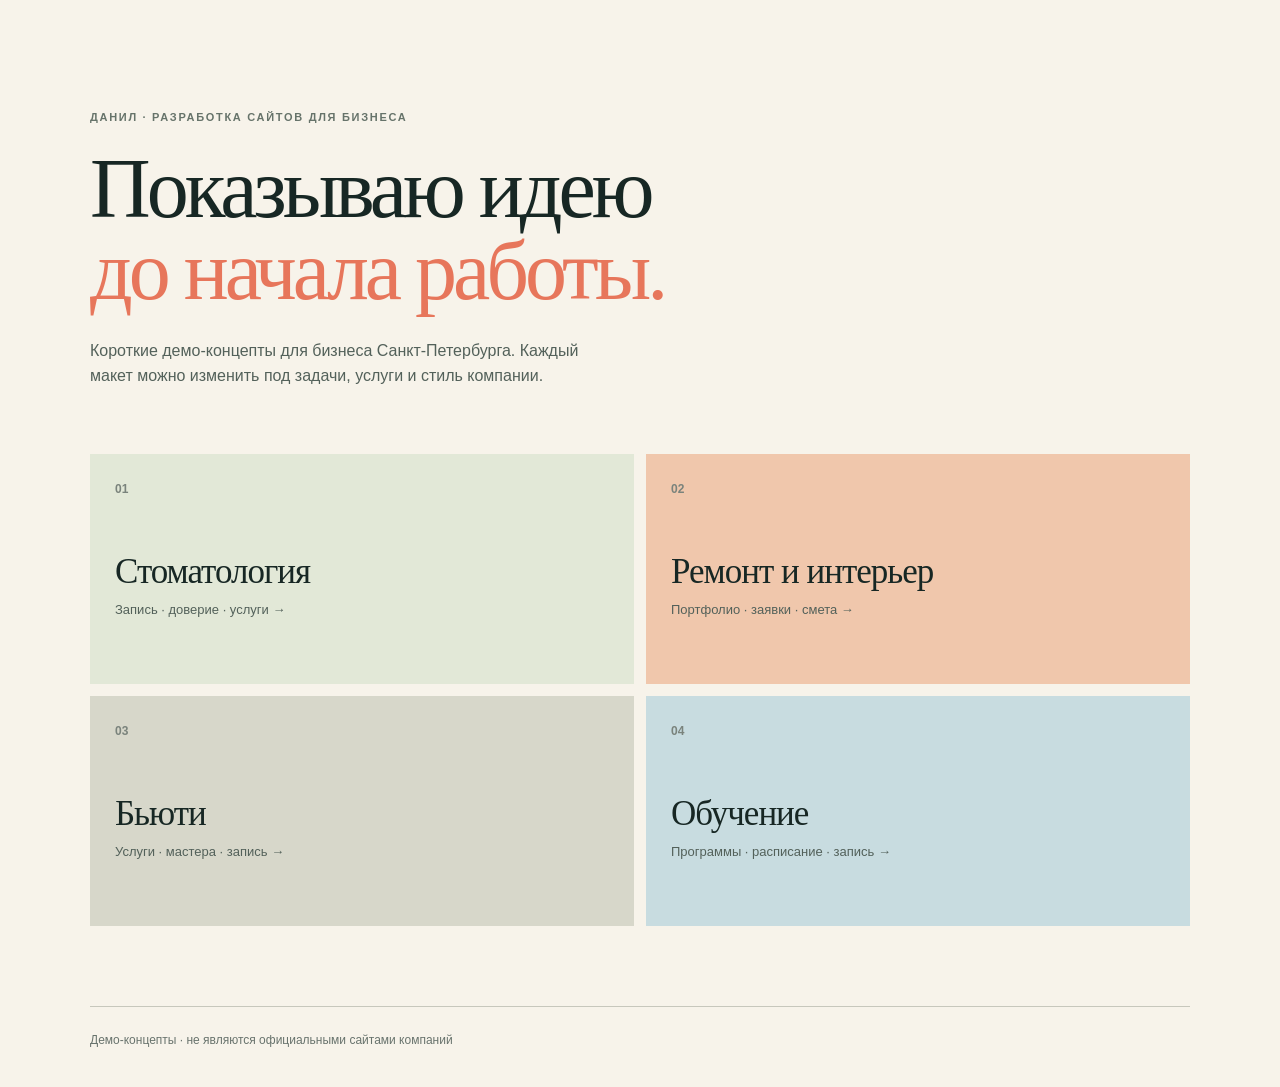
==== index.html @ 85286546 "Publish business demo showcase" ====
<!doctype html><html lang="ru"><head><meta charset="utf-8"><meta name="viewport" content="width=device-width,initial-scale=1"><title>Данил — демо-сайты для бизнеса</title><link rel="stylesheet" href="styles.css"></head><body><main><p class="eyebrow">ДАНИЛ · РАЗРАБОТКА САЙТОВ ДЛЯ БИЗНЕСА</p><h1>Показываю идею<br><i>до начала работы.</i></h1><p class="lead">Короткие демо-концепты для бизнеса Санкт-Петербурга. Каждый макет можно изменить под задачи, услуги и стиль компании.</p><section class="cards"><a href="dental/"><b>01</b><h2>Стоматология</h2><span>Запись · доверие · услуги →</span></a><a href="repair/"><b>02</b><h2>Ремонт и интерьер</h2><span>Портфолио · заявки · смета →</span></a><a href="beauty/"><b>03</b><h2>Бьюти</h2><span>Услуги · мастера · запись →</span></a><a href="education/"><b>04</b><h2>Обучение</h2><span>Программы · расписание · запись →</span></a></section></main><footer>Демо-концепты · не являются официальными сайтами компаний</footer></body></html>
---- styles.css ----
:root{--ink:#172724;--paper:#f7f3ea;--accent:#e7765b}*{box-sizing:border-box}body{margin:0;background:var(--paper);color:var(--ink);font-family:Arial,sans-serif}main,footer{width:min(1100px,calc(100% - 40px));margin:auto}main{padding:100px 0 80px}.eyebrow{font-size:11px;font-weight:700;letter-spacing:1.7px;color:#66736a}h1{font:400 clamp(43px,7vw,84px)/.98 Georgia,serif;letter-spacing:-4px;margin:25px 0}h1 i{font-style:normal;color:var(--accent)}.lead{max-width:500px;line-height:1.6;color:#53615a}.cards{display:grid;grid-template-columns:repeat(2,1fr);gap:12px;margin-top:65px}.cards a{min-height:230px;padding:25px;background:#e2e8d7;color:var(--ink);text-decoration:none;position:relative;transition:.2s}.cards a:nth-child(2){background:#f0c7ac}.cards a:nth-child(3){background:#d7d7ca}.cards a:nth-child(4){background:#c8dce0}.cards a:hover{transform:translateY(-4px)}.cards b{font-size:12px;color:#7a837c}.cards h2{font:400 35px Georgia,serif;margin:55px 0 8px;letter-spacing:-1px}.cards span{font-size:13px;color:#53615a}footer{border-top:1px solid #c7c7bc;padding:26px 0 40px;color:#68736d;font-size:12px}@media(max-width:600px){main{padding-top:65px}.cards{grid-template-columns:1fr}h1{letter-spacing:-2px}}
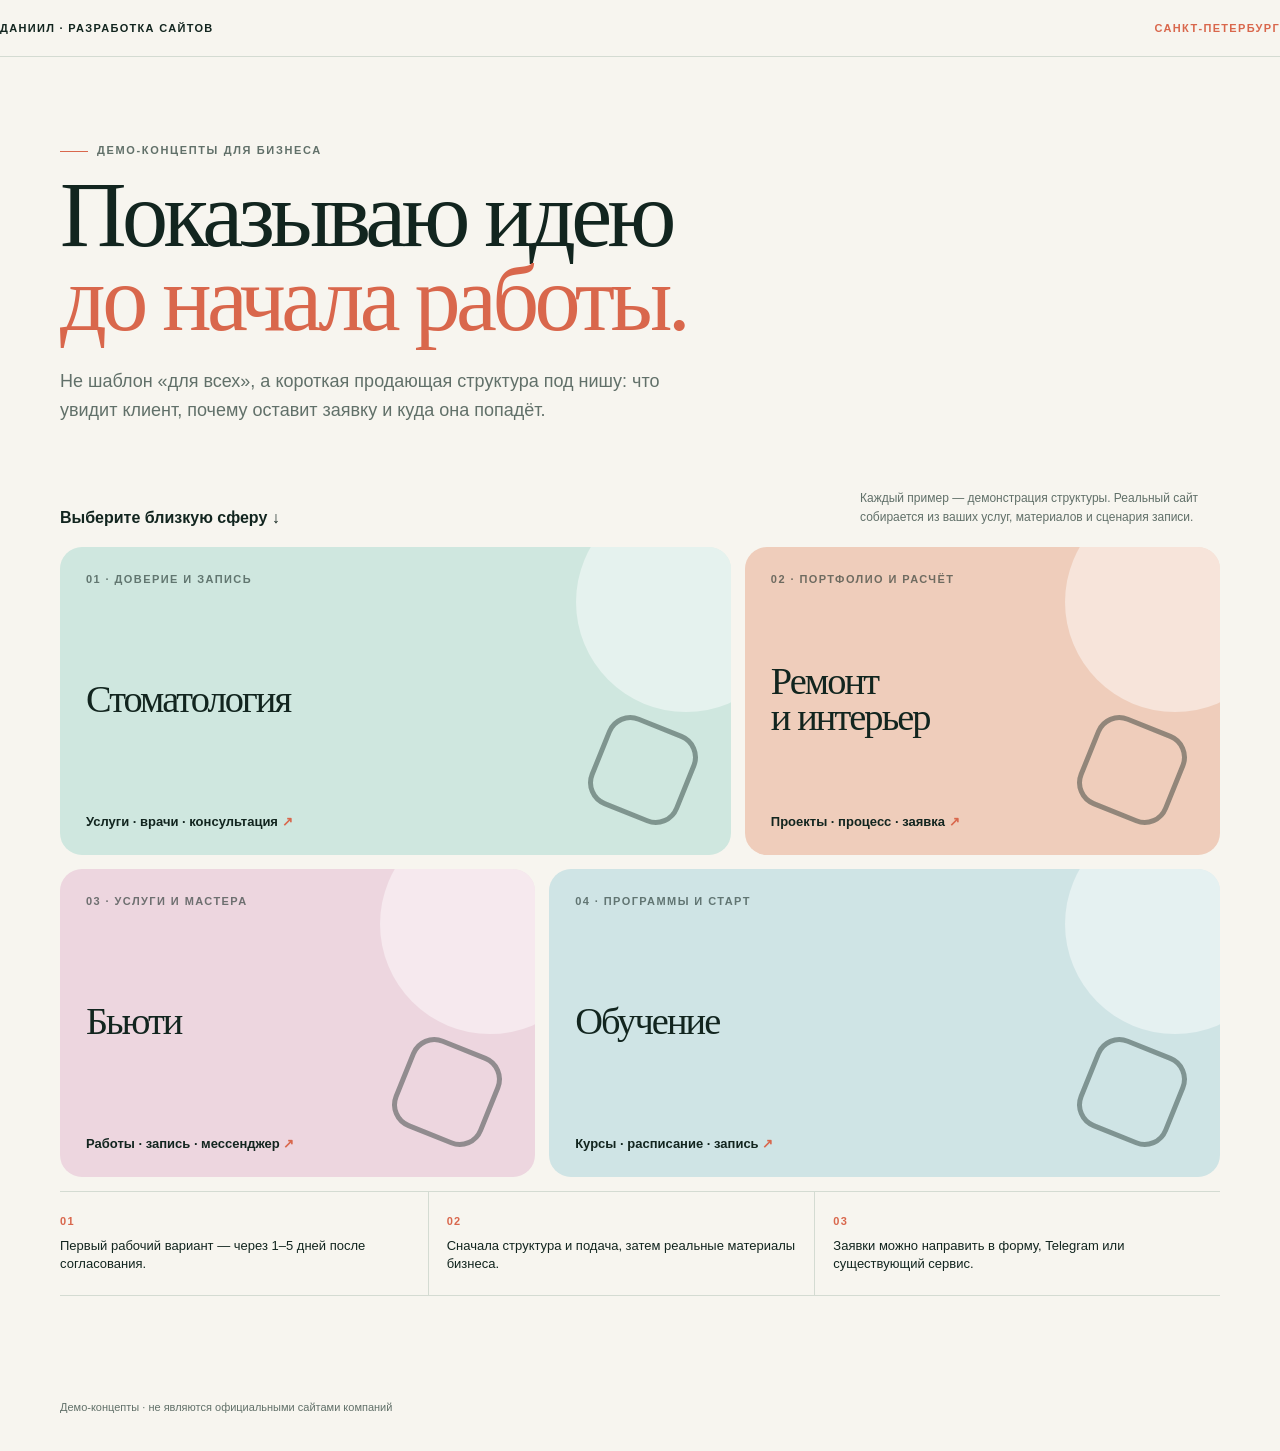
==== commit 77fb8415: "Upgrade business demo templates" ====
--- a/index.html
+++ b/index.html
@@ -1 +1 @@
-<!doctype html><html lang="ru"><head><meta charset="utf-8"><meta name="viewport" content="width=device-width,initial-scale=1"><title>Данил — демо-сайты для бизнеса</title><link rel="stylesheet" href="styles.css"></head><body><main><p class="eyebrow">ДАНИЛ · РАЗРАБОТКА САЙТОВ ДЛЯ БИЗНЕСА</p><h1>Показываю идею<br><i>до начала работы.</i></h1><p class="lead">Короткие демо-концепты для бизнеса Санкт-Петербурга. Каждый макет можно изменить под задачи, услуги и стиль компании.</p><section class="cards"><a href="dental/"><b>01</b><h2>Стоматология</h2><span>Запись · доверие · услуги →</span></a><a href="repair/"><b>02</b><h2>Ремонт и интерьер</h2><span>Портфолио · заявки · смета →</span></a><a href="beauty/"><b>03</b><h2>Бьюти</h2><span>Услуги · мастера · запись →</span></a><a href="education/"><b>04</b><h2>Обучение</h2><span>Программы · расписание · запись →</span></a></section></main><footer>Демо-концепты · не являются официальными сайтами компаний</footer></body></html>
+<!doctype html><html lang="ru"><head><meta charset="utf-8"><meta name="viewport" content="width=device-width,initial-scale=1"><meta name="description" content="Демо-концепты сайтов для бизнеса"><title>Даниил · демо-сайты для бизнеса</title><link rel="stylesheet" href="styles.css"></head><body><header class="top"><div>ДАНИИЛ · РАЗРАБОТКА САЙТОВ</div><span>САНКТ-ПЕТЕРБУРГ</span></header><main><p class="eyebrow">ДЕМО-КОНЦЕПТЫ ДЛЯ БИЗНЕСА</p><h1>Показываю идею<br><i>до начала работы.</i></h1><p class="lead">Не шаблон «для всех», а короткая продающая структура под нишу: что увидит клиент, почему оставит заявку и куда она попадёт.</p><div class="intro-row"><strong>Выберите близкую сферу ↓</strong><p>Каждый пример — демонстрация структуры. Реальный сайт собирается из ваших услуг, материалов и сценария записи.</p></div><section class="cards"><a href="dental/"><b>01 · ДОВЕРИЕ И ЗАПИСЬ</b><h2>Стоматология</h2><span>Услуги · врачи · консультация</span></a><a href="repair/"><b>02 · ПОРТФОЛИО И РАСЧЁТ</b><h2>Ремонт<br>и интерьер</h2><span>Проекты · процесс · заявка</span></a><a href="beauty/"><b>03 · УСЛУГИ И МАСТЕРА</b><h2>Бьюти</h2><span>Работы · запись · мессенджер</span></a><a href="education/"><b>04 · ПРОГРАММЫ И СТАРТ</b><h2>Обучение</h2><span>Курсы · расписание · запись</span></a></section><section class="promise"><div><b>01</b>Первый рабочий вариант — через 1–5 дней после согласования.</div><div><b>02</b>Сначала структура и подача, затем реальные материалы бизнеса.</div><div><b>03</b>Заявки можно направить в форму, Telegram или существующий сервис.</div></section></main><footer>Демо-концепты · не являются официальными сайтами компаний</footer></body></html>
--- a/styles.css
+++ b/styles.css
@@ -1 +1 @@
-:root{--ink:#172724;--paper:#f7f3ea;--accent:#e7765b}*{box-sizing:border-box}body{margin:0;background:var(--paper);color:var(--ink);font-family:Arial,sans-serif}main,footer{width:min(1100px,calc(100% - 40px));margin:auto}main{padding:100px 0 80px}.eyebrow{font-size:11px;font-weight:700;letter-spacing:1.7px;color:#66736a}h1{font:400 clamp(43px,7vw,84px)/.98 Georgia,serif;letter-spacing:-4px;margin:25px 0}h1 i{font-style:normal;color:var(--accent)}.lead{max-width:500px;line-height:1.6;color:#53615a}.cards{display:grid;grid-template-columns:repeat(2,1fr);gap:12px;margin-top:65px}.cards a{min-height:230px;padding:25px;background:#e2e8d7;color:var(--ink);text-decoration:none;position:relative;transition:.2s}.cards a:nth-child(2){background:#f0c7ac}.cards a:nth-child(3){background:#d7d7ca}.cards a:nth-child(4){background:#c8dce0}.cards a:hover{transform:translateY(-4px)}.cards b{font-size:12px;color:#7a837c}.cards h2{font:400 35px Georgia,serif;margin:55px 0 8px;letter-spacing:-1px}.cards span{font-size:13px;color:#53615a}footer{border-top:1px solid #c7c7bc;padding:26px 0 40px;color:#68736d;font-size:12px}@media(max-width:600px){main{padding-top:65px}.cards{grid-template-columns:1fr}h1{letter-spacing:-2px}}
+:root{--ink:#12251f;--muted:#617069;--paper:#f7f5ef;--line:#d4dbd2;--accent:#d9674c}*{box-sizing:border-box}body{margin:0;background:var(--paper);color:var(--ink);font-family:Inter,Arial,sans-serif}main,footer{width:min(1160px,calc(100% - 40px));margin:auto}.top{display:flex;justify-content:space-between;align-items:center;padding:22px 0;border-bottom:1px solid var(--line);font-size:11px;font-weight:800;letter-spacing:.12em}.top span{color:var(--accent)}main{padding:76px 0 80px}.eyebrow{font-size:11px;font-weight:800;letter-spacing:.15em;color:var(--muted);margin-bottom:18px}.eyebrow:before{content:"";display:inline-block;width:28px;height:1px;vertical-align:middle;background:var(--accent);margin-right:9px}h1,h2{font-family:Georgia,serif;font-weight:400;letter-spacing:-.05em}h1{font-size:clamp(52px,7.2vw,96px);line-height:.91;margin:0 0 25px;max-width:850px}h1 i{font-style:normal;color:var(--accent)}.lead{max-width:600px;color:var(--muted);font-size:18px;line-height:1.6;margin:0}.intro-row{display:flex;justify-content:space-between;gap:20px;align-items:end;margin-top:65px}.intro-row p{margin:0;max-width:360px;font-size:12px;line-height:1.55;color:var(--muted)}.cards{display:grid;grid-template-columns:repeat(12,1fr);gap:14px;margin-top:20px}.cards a{min-height:308px;padding:26px;display:flex;flex-direction:column;justify-content:space-between;color:var(--ink);text-decoration:none;border-radius:22px;position:relative;overflow:hidden;transition:transform .22s,box-shadow .22s}.cards a:hover{transform:translateY(-6px);box-shadow:0 18px 35px rgba(18,37,31,.13)}.cards a:after{content:"";position:absolute;width:220px;height:220px;border-radius:50%;right:-65px;top:-55px;background:rgba(255,255,255,.45)}.cards a:before{content:"";position:absolute;width:86px;height:86px;border:5px solid rgba(18,37,31,.42);border-radius:25px;right:40px;bottom:37px;transform:rotate(22deg)}.cards a:nth-child(1){grid-column:span 7;background:#cfe7df}.cards a:nth-child(2){grid-column:span 5;background:#efcdbb}.cards a:nth-child(3){grid-column:span 5;background:#edd6df}.cards a:nth-child(4){grid-column:span 7;background:#cfe4e5}.cards b{position:relative;z-index:1;font-size:11px;letter-spacing:.13em;color:rgba(18,37,31,.58)}.cards h2{position:relative;z-index:1;font-size:clamp(34px,3vw,49px);line-height:.94;margin:0;max-width:300px}.cards span{position:relative;z-index:1;font-size:13px;font-weight:800}.cards span:after{content:" ↗";color:var(--accent)}.promise{margin-top:14px;display:grid;grid-template-columns:repeat(3,1fr);gap:0;border-top:1px solid var(--line);border-bottom:1px solid var(--line)}.promise div{padding:22px 18px 22px 0;margin-right:18px;border-right:1px solid var(--line);font-size:13px;line-height:1.4}.promise div:last-child{border:0}.promise b{display:block;color:var(--accent);font-size:11px;letter-spacing:.12em;margin-bottom:8px}footer{padding:25px 0 38px;font-size:11px;color:var(--muted)}@media(max-width:700px){main{padding-top:52px}.intro-row{display:block;margin-top:48px}.intro-row p{margin-top:18px}.cards a,.cards a:nth-child(n){grid-column:span 12;min-height:230px}.promise{grid-template-columns:1fr}.promise div{border-right:0;border-bottom:1px solid var(--line);margin:0;padding:17px 0}.promise div:last-child{border:0}}@media(max-width:450px){main,footer,.top{width:min(100% - 28px,1160px)}h1{font-size:49px}.top{letter-spacing:.08em}.top span{display:none}}
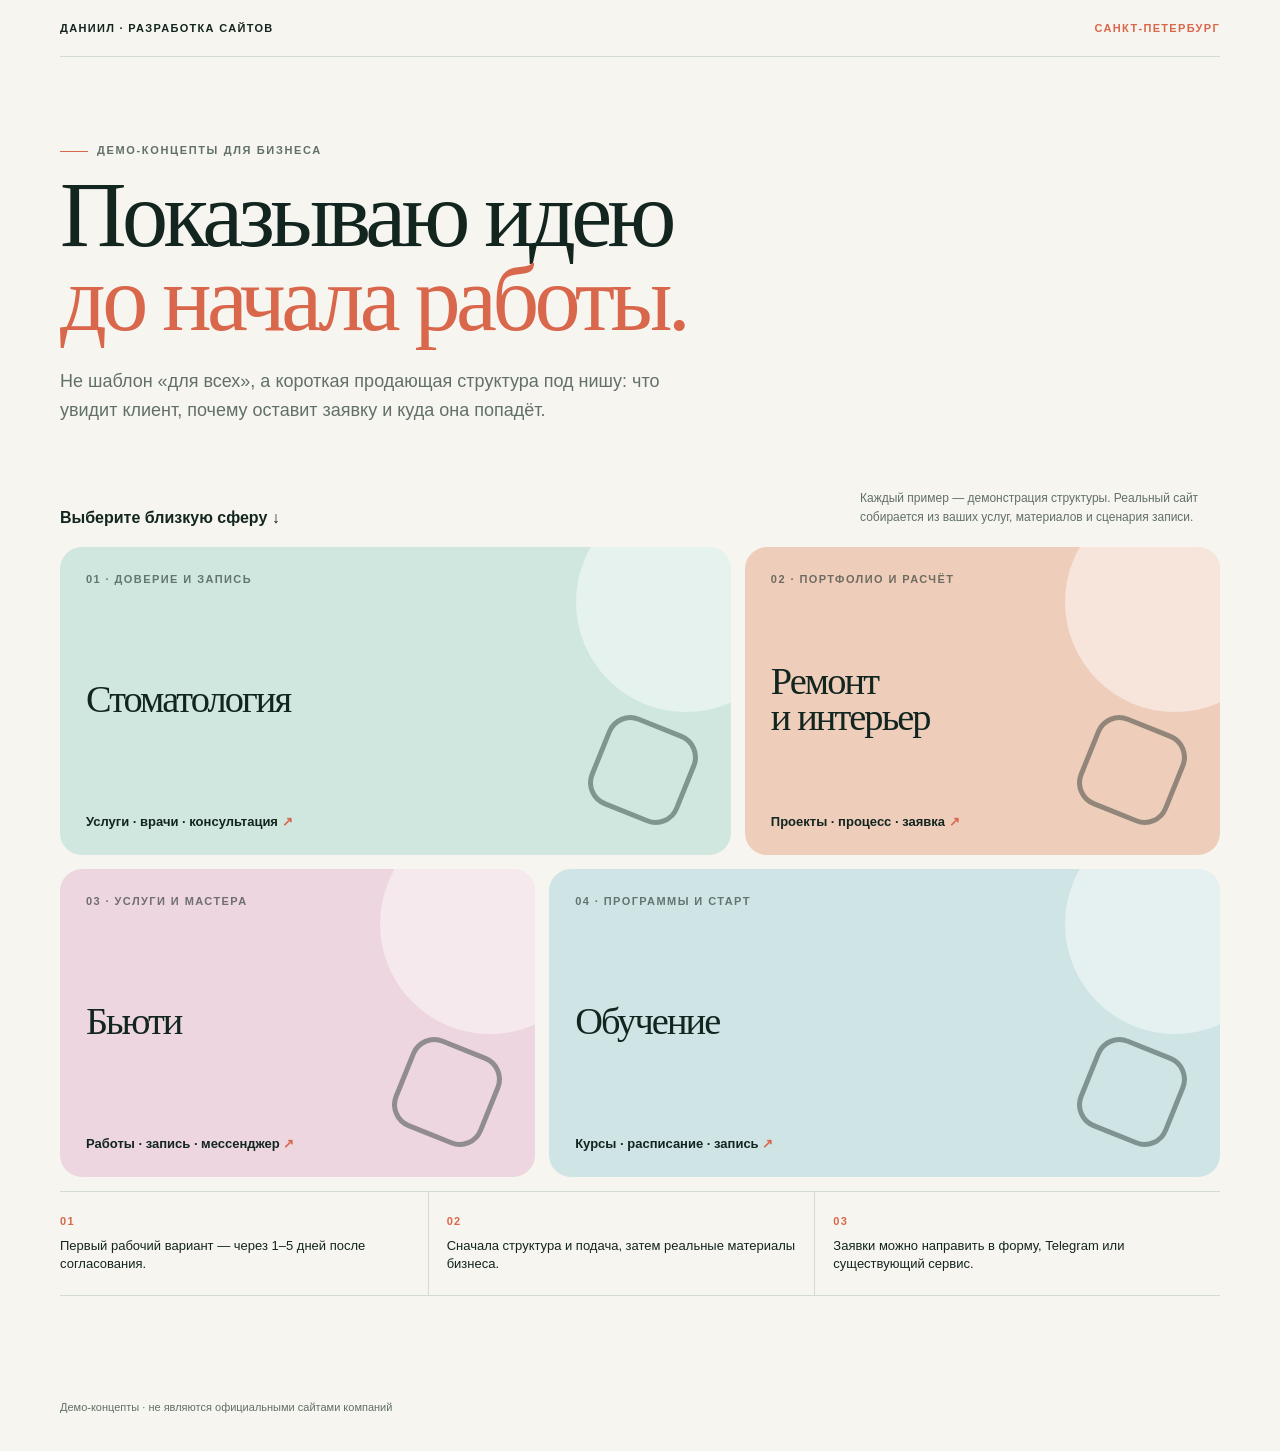
==== commit 502feb53: "Refresh showcase styles on publish" ====
--- a/index.html
+++ b/index.html
@@ -1 +1 @@
-<!doctype html><html lang="ru"><head><meta charset="utf-8"><meta name="viewport" content="width=device-width,initial-scale=1"><meta name="description" content="Демо-концепты сайтов для бизнеса"><title>Даниил · демо-сайты для бизнеса</title><link rel="stylesheet" href="styles.css"></head><body><header class="top"><div>ДАНИИЛ · РАЗРАБОТКА САЙТОВ</div><span>САНКТ-ПЕТЕРБУРГ</span></header><main><p class="eyebrow">ДЕМО-КОНЦЕПТЫ ДЛЯ БИЗНЕСА</p><h1>Показываю идею<br><i>до начала работы.</i></h1><p class="lead">Не шаблон «для всех», а короткая продающая структура под нишу: что увидит клиент, почему оставит заявку и куда она попадёт.</p><div class="intro-row"><strong>Выберите близкую сферу ↓</strong><p>Каждый пример — демонстрация структуры. Реальный сайт собирается из ваших услуг, материалов и сценария записи.</p></div><section class="cards"><a href="dental/"><b>01 · ДОВЕРИЕ И ЗАПИСЬ</b><h2>Стоматология</h2><span>Услуги · врачи · консультация</span></a><a href="repair/"><b>02 · ПОРТФОЛИО И РАСЧЁТ</b><h2>Ремонт<br>и интерьер</h2><span>Проекты · процесс · заявка</span></a><a href="beauty/"><b>03 · УСЛУГИ И МАСТЕРА</b><h2>Бьюти</h2><span>Работы · запись · мессенджер</span></a><a href="education/"><b>04 · ПРОГРАММЫ И СТАРТ</b><h2>Обучение</h2><span>Курсы · расписание · запись</span></a></section><section class="promise"><div><b>01</b>Первый рабочий вариант — через 1–5 дней после согласования.</div><div><b>02</b>Сначала структура и подача, затем реальные материалы бизнеса.</div><div><b>03</b>Заявки можно направить в форму, Telegram или существующий сервис.</div></section></main><footer>Демо-концепты · не являются официальными сайтами компаний</footer></body></html>
+<!doctype html><html lang="ru"><head><meta charset="utf-8"><meta name="viewport" content="width=device-width,initial-scale=1"><meta name="description" content="Демо-концепты сайтов для бизнеса"><title>Даниил · демо-сайты для бизнеса</title><link rel="stylesheet" href="styles.css?v=7336729"></head><body><header class="top"><div>ДАНИИЛ · РАЗРАБОТКА САЙТОВ</div><span>САНКТ-ПЕТЕРБУРГ</span></header><main><p class="eyebrow">ДЕМО-КОНЦЕПТЫ ДЛЯ БИЗНЕСА</p><h1>Показываю идею<br><i>до начала работы.</i></h1><p class="lead">Не шаблон «для всех», а короткая продающая структура под нишу: что увидит клиент, почему оставит заявку и куда она попадёт.</p><div class="intro-row"><strong>Выберите близкую сферу ↓</strong><p>Каждый пример — демонстрация структуры. Реальный сайт собирается из ваших услуг, материалов и сценария записи.</p></div><section class="cards"><a href="dental/"><b>01 · ДОВЕРИЕ И ЗАПИСЬ</b><h2>Стоматология</h2><span>Услуги · врачи · консультация</span></a><a href="repair/"><b>02 · ПОРТФОЛИО И РАСЧЁТ</b><h2>Ремонт<br>и интерьер</h2><span>Проекты · процесс · заявка</span></a><a href="beauty/"><b>03 · УСЛУГИ И МАСТЕРА</b><h2>Бьюти</h2><span>Работы · запись · мессенджер</span></a><a href="education/"><b>04 · ПРОГРАММЫ И СТАРТ</b><h2>Обучение</h2><span>Курсы · расписание · запись</span></a></section><section class="promise"><div><b>01</b>Первый рабочий вариант — через 1–5 дней после согласования.</div><div><b>02</b>Сначала структура и подача, затем реальные материалы бизнеса.</div><div><b>03</b>Заявки можно направить в форму, Telegram или существующий сервис.</div></section></main><footer>Демо-концепты · не являются официальными сайтами компаний</footer></body></html>
--- a/styles.css
+++ b/styles.css
@@ -1 +1 @@
-:root{--ink:#12251f;--muted:#617069;--paper:#f7f5ef;--line:#d4dbd2;--accent:#d9674c}*{box-sizing:border-box}body{margin:0;background:var(--paper);color:var(--ink);font-family:Inter,Arial,sans-serif}main,footer{width:min(1160px,calc(100% - 40px));margin:auto}.top{display:flex;justify-content:space-between;align-items:center;padding:22px 0;border-bottom:1px solid var(--line);font-size:11px;font-weight:800;letter-spacing:.12em}.top span{color:var(--accent)}main{padding:76px 0 80px}.eyebrow{font-size:11px;font-weight:800;letter-spacing:.15em;color:var(--muted);margin-bottom:18px}.eyebrow:before{content:"";display:inline-block;width:28px;height:1px;vertical-align:middle;background:var(--accent);margin-right:9px}h1,h2{font-family:Georgia,serif;font-weight:400;letter-spacing:-.05em}h1{font-size:clamp(52px,7.2vw,96px);line-height:.91;margin:0 0 25px;max-width:850px}h1 i{font-style:normal;color:var(--accent)}.lead{max-width:600px;color:var(--muted);font-size:18px;line-height:1.6;margin:0}.intro-row{display:flex;justify-content:space-between;gap:20px;align-items:end;margin-top:65px}.intro-row p{margin:0;max-width:360px;font-size:12px;line-height:1.55;color:var(--muted)}.cards{display:grid;grid-template-columns:repeat(12,1fr);gap:14px;margin-top:20px}.cards a{min-height:308px;padding:26px;display:flex;flex-direction:column;justify-content:space-between;color:var(--ink);text-decoration:none;border-radius:22px;position:relative;overflow:hidden;transition:transform .22s,box-shadow .22s}.cards a:hover{transform:translateY(-6px);box-shadow:0 18px 35px rgba(18,37,31,.13)}.cards a:after{content:"";position:absolute;width:220px;height:220px;border-radius:50%;right:-65px;top:-55px;background:rgba(255,255,255,.45)}.cards a:before{content:"";position:absolute;width:86px;height:86px;border:5px solid rgba(18,37,31,.42);border-radius:25px;right:40px;bottom:37px;transform:rotate(22deg)}.cards a:nth-child(1){grid-column:span 7;background:#cfe7df}.cards a:nth-child(2){grid-column:span 5;background:#efcdbb}.cards a:nth-child(3){grid-column:span 5;background:#edd6df}.cards a:nth-child(4){grid-column:span 7;background:#cfe4e5}.cards b{position:relative;z-index:1;font-size:11px;letter-spacing:.13em;color:rgba(18,37,31,.58)}.cards h2{position:relative;z-index:1;font-size:clamp(34px,3vw,49px);line-height:.94;margin:0;max-width:300px}.cards span{position:relative;z-index:1;font-size:13px;font-weight:800}.cards span:after{content:" ↗";color:var(--accent)}.promise{margin-top:14px;display:grid;grid-template-columns:repeat(3,1fr);gap:0;border-top:1px solid var(--line);border-bottom:1px solid var(--line)}.promise div{padding:22px 18px 22px 0;margin-right:18px;border-right:1px solid var(--line);font-size:13px;line-height:1.4}.promise div:last-child{border:0}.promise b{display:block;color:var(--accent);font-size:11px;letter-spacing:.12em;margin-bottom:8px}footer{padding:25px 0 38px;font-size:11px;color:var(--muted)}@media(max-width:700px){main{padding-top:52px}.intro-row{display:block;margin-top:48px}.intro-row p{margin-top:18px}.cards a,.cards a:nth-child(n){grid-column:span 12;min-height:230px}.promise{grid-template-columns:1fr}.promise div{border-right:0;border-bottom:1px solid var(--line);margin:0;padding:17px 0}.promise div:last-child{border:0}}@media(max-width:450px){main,footer,.top{width:min(100% - 28px,1160px)}h1{font-size:49px}.top{letter-spacing:.08em}.top span{display:none}}
+:root{--ink:#12251f;--muted:#617069;--paper:#f7f5ef;--line:#d4dbd2;--accent:#d9674c}*{box-sizing:border-box}body{margin:0;background:var(--paper);color:var(--ink);font-family:Inter,Arial,sans-serif}main,footer{width:min(1160px,calc(100% - 40px));margin:auto}.top{width:min(1160px,calc(100% - 40px));margin:auto;display:flex;justify-content:space-between;align-items:center;padding:22px 0;border-bottom:1px solid var(--line);font-size:11px;font-weight:800;letter-spacing:.12em}.top span{color:var(--accent)}main{padding:76px 0 80px}.eyebrow{font-size:11px;font-weight:800;letter-spacing:.15em;color:var(--muted);margin-bottom:18px}.eyebrow:before{content:"";display:inline-block;width:28px;height:1px;vertical-align:middle;background:var(--accent);margin-right:9px}h1,h2{font-family:Georgia,serif;font-weight:400;letter-spacing:-.05em}h1{font-size:clamp(52px,7.2vw,96px);line-height:.91;margin:0 0 25px;max-width:850px}h1 i{font-style:normal;color:var(--accent)}.lead{max-width:600px;color:var(--muted);font-size:18px;line-height:1.6;margin:0}.intro-row{display:flex;justify-content:space-between;gap:20px;align-items:end;margin-top:65px}.intro-row p{margin:0;max-width:360px;font-size:12px;line-height:1.55;color:var(--muted)}.cards{display:grid;grid-template-columns:repeat(12,1fr);gap:14px;margin-top:20px}.cards a{min-height:308px;padding:26px;display:flex;flex-direction:column;justify-content:space-between;color:var(--ink);text-decoration:none;border-radius:22px;position:relative;overflow:hidden;transition:transform .22s,box-shadow .22s}.cards a:hover{transform:translateY(-6px);box-shadow:0 18px 35px rgba(18,37,31,.13)}.cards a:after{content:"";position:absolute;width:220px;height:220px;border-radius:50%;right:-65px;top:-55px;background:rgba(255,255,255,.45)}.cards a:before{content:"";position:absolute;width:86px;height:86px;border:5px solid rgba(18,37,31,.42);border-radius:25px;right:40px;bottom:37px;transform:rotate(22deg)}.cards a:nth-child(1){grid-column:span 7;background:#cfe7df}.cards a:nth-child(2){grid-column:span 5;background:#efcdbb}.cards a:nth-child(3){grid-column:span 5;background:#edd6df}.cards a:nth-child(4){grid-column:span 7;background:#cfe4e5}.cards b{position:relative;z-index:1;font-size:11px;letter-spacing:.13em;color:rgba(18,37,31,.58)}.cards h2{position:relative;z-index:1;font-size:clamp(34px,3vw,49px);line-height:.94;margin:0;max-width:300px}.cards span{position:relative;z-index:1;font-size:13px;font-weight:800}.cards span:after{content:" ↗";color:var(--accent)}.promise{margin-top:14px;display:grid;grid-template-columns:repeat(3,1fr);gap:0;border-top:1px solid var(--line);border-bottom:1px solid var(--line)}.promise div{padding:22px 18px 22px 0;margin-right:18px;border-right:1px solid var(--line);font-size:13px;line-height:1.4}.promise div:last-child{border:0}.promise b{display:block;color:var(--accent);font-size:11px;letter-spacing:.12em;margin-bottom:8px}footer{padding:25px 0 38px;font-size:11px;color:var(--muted)}@media(max-width:700px){main{padding-top:52px}.intro-row{display:block;margin-top:48px}.intro-row p{margin-top:18px}.cards a,.cards a:nth-child(n){grid-column:span 12;min-height:230px}.promise{grid-template-columns:1fr}.promise div{border-right:0;border-bottom:1px solid var(--line);margin:0;padding:17px 0}.promise div:last-child{border:0}}@media(max-width:450px){main,footer,.top{width:min(100% - 28px,1160px)}h1{font-size:49px}.top{letter-spacing:.08em}.top span{display:none}}
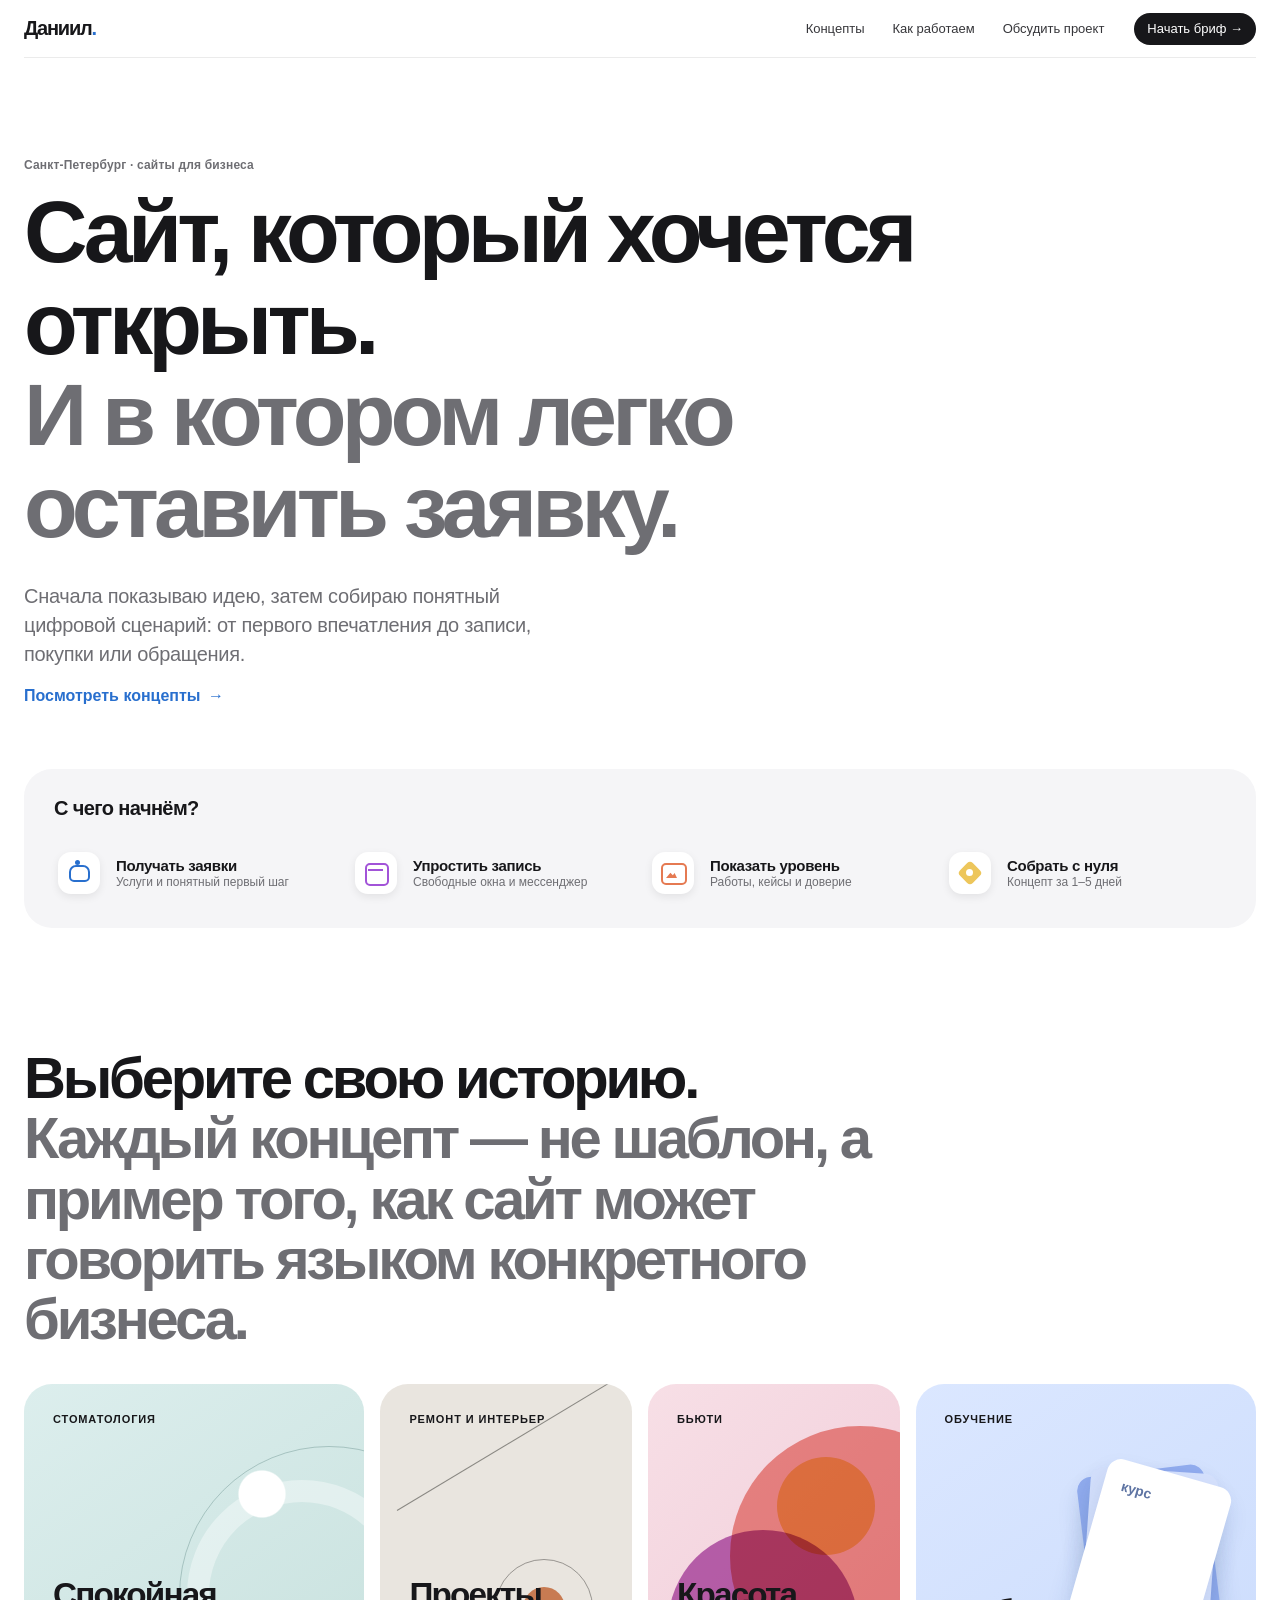
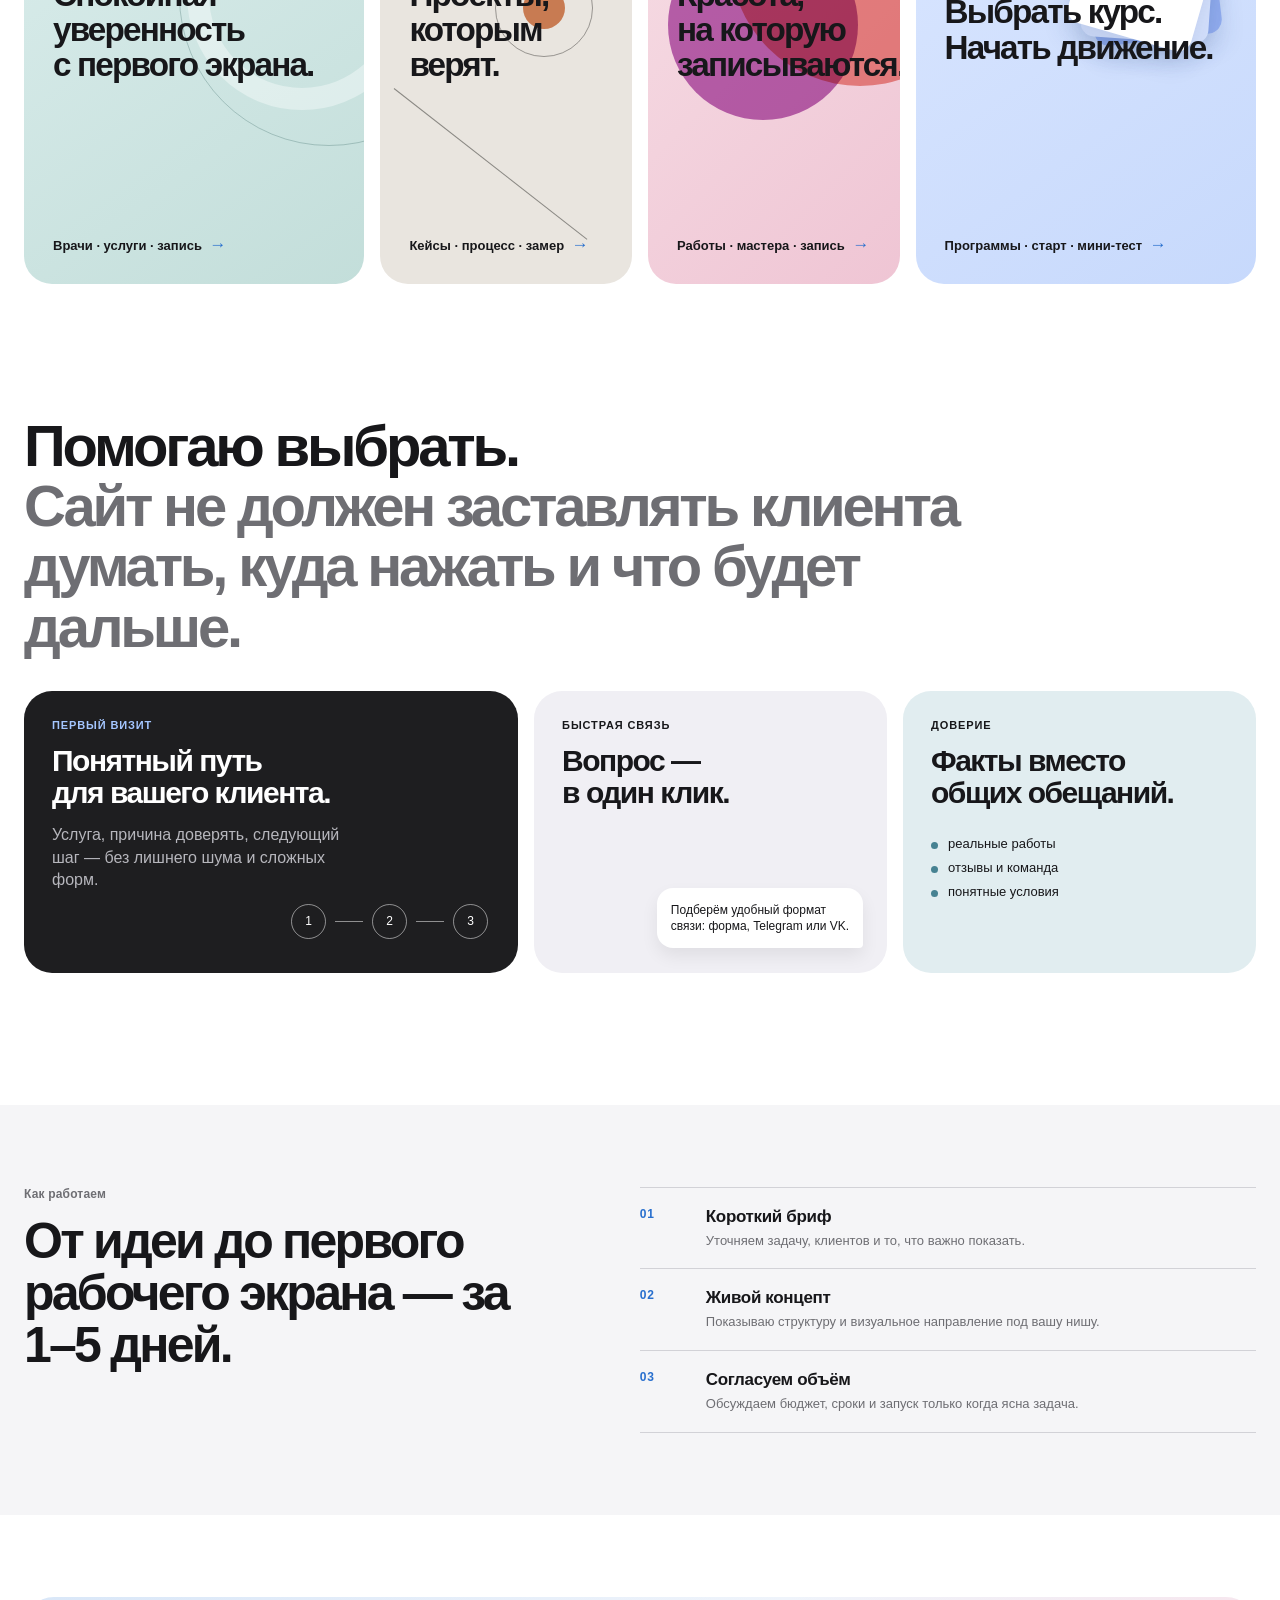
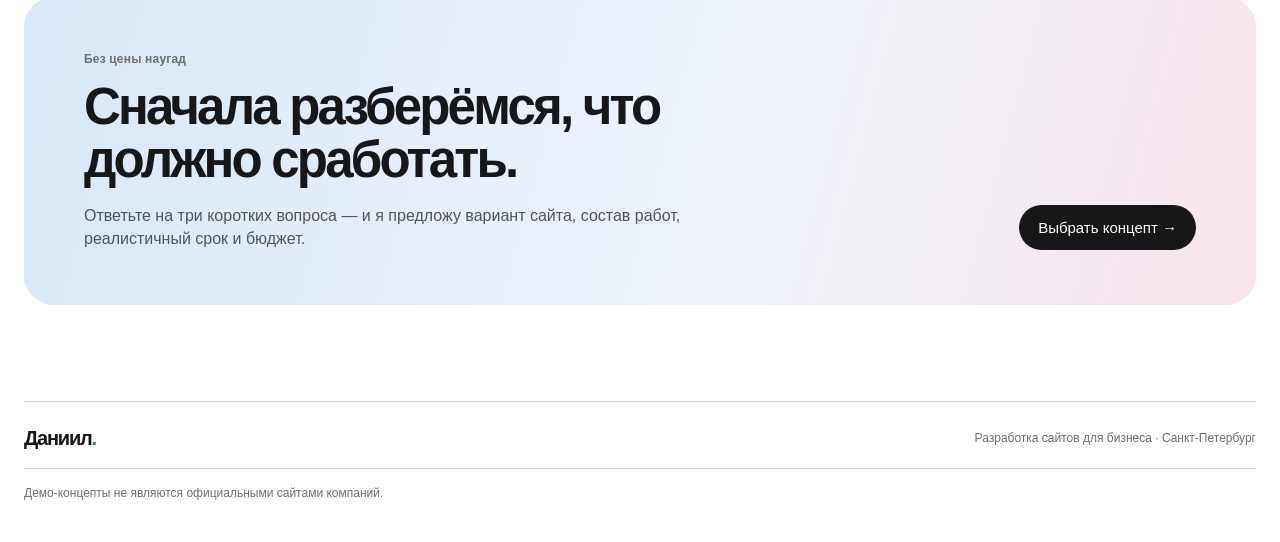
==== commit 2e5fd3a1: "Refine showcase with premium storefront design" ====
--- a/index.html
+++ b/index.html
@@ -1 +1,121 @@
-<!doctype html><html lang="ru"><head><meta charset="utf-8"><meta name="viewport" content="width=device-width,initial-scale=1"><meta name="description" content="Демо-концепты сайтов для бизнеса"><title>Даниил · демо-сайты для бизнеса</title><link rel="stylesheet" href="styles.css?v=7336729"></head><body><header class="top"><div>ДАНИИЛ · РАЗРАБОТКА САЙТОВ</div><span>САНКТ-ПЕТЕРБУРГ</span></header><main><p class="eyebrow">ДЕМО-КОНЦЕПТЫ ДЛЯ БИЗНЕСА</p><h1>Показываю идею<br><i>до начала работы.</i></h1><p class="lead">Не шаблон «для всех», а короткая продающая структура под нишу: что увидит клиент, почему оставит заявку и куда она попадёт.</p><div class="intro-row"><strong>Выберите близкую сферу ↓</strong><p>Каждый пример — демонстрация структуры. Реальный сайт собирается из ваших услуг, материалов и сценария записи.</p></div><section class="cards"><a href="dental/"><b>01 · ДОВЕРИЕ И ЗАПИСЬ</b><h2>Стоматология</h2><span>Услуги · врачи · консультация</span></a><a href="repair/"><b>02 · ПОРТФОЛИО И РАСЧЁТ</b><h2>Ремонт<br>и интерьер</h2><span>Проекты · процесс · заявка</span></a><a href="beauty/"><b>03 · УСЛУГИ И МАСТЕРА</b><h2>Бьюти</h2><span>Работы · запись · мессенджер</span></a><a href="education/"><b>04 · ПРОГРАММЫ И СТАРТ</b><h2>Обучение</h2><span>Курсы · расписание · запись</span></a></section><section class="promise"><div><b>01</b>Первый рабочий вариант — через 1–5 дней после согласования.</div><div><b>02</b>Сначала структура и подача, затем реальные материалы бизнеса.</div><div><b>03</b>Заявки можно направить в форму, Telegram или существующий сервис.</div></section></main><footer>Демо-концепты · не являются официальными сайтами компаний</footer></body></html>
+<!doctype html>
+<html lang="ru">
+<head>
+  <meta charset="utf-8">
+  <meta name="viewport" content="width=device-width, initial-scale=1">
+  <meta name="description" content="Демо-концепты сайтов для бизнеса от Данила.">
+  <title>Даниил — сайты для бизнеса</title>
+  <link rel="stylesheet" href="styles.css?v=apple-store-1">
+</head>
+<body>
+  <header class="site-header">
+    <a class="brand" href="./" aria-label="На главную">Даниил<span>.</span></a>
+    <nav aria-label="Основная навигация">
+      <a href="#concepts">Концепты</a>
+      <a href="#process">Как работаем</a>
+      <a href="#brief">Обсудить проект</a>
+    </nav>
+    <a class="nav-cta" href="#brief">Начать бриф <span aria-hidden="true">→</span></a>
+  </header>
+
+  <main>
+    <section class="hero" aria-labelledby="hero-title">
+      <p class="kicker">Санкт-Петербург · сайты для бизнеса</p>
+      <h1 id="hero-title">Сайт, который хочется открыть.<span>И в котором легко оставить заявку.</span></h1>
+      <p class="hero-copy">Сначала показываю идею, затем собираю понятный цифровой сценарий: от первого впечатления до записи, покупки или обращения.</p>
+      <a class="text-link" href="#concepts">Посмотреть концепты <span aria-hidden="true">→</span></a>
+    </section>
+
+    <section class="quick-start" aria-label="Выбор задачи">
+      <p>С чего начнём?</p>
+      <div class="quick-start__items">
+        <a href="#concepts"><span class="quick-icon quick-icon--lead"></span><b>Получать заявки</b><small>Услуги и понятный первый шаг</small></a>
+        <a href="#concepts"><span class="quick-icon quick-icon--calendar"></span><b>Упростить запись</b><small>Свободные окна и мессенджер</small></a>
+        <a href="#concepts"><span class="quick-icon quick-icon--gallery"></span><b>Показать уровень</b><small>Работы, кейсы и доверие</small></a>
+        <a href="#brief"><span class="quick-icon quick-icon--spark"></span><b>Собрать с нуля</b><small>Концепт за 1–5 дней</small></a>
+      </div>
+    </section>
+
+    <section class="section-heading" id="concepts" aria-labelledby="concepts-title">
+      <h2 id="concepts-title">Выберите свою историю.<span>Каждый концепт — не шаблон, а пример того, как сайт может говорить языком конкретного бизнеса.</span></h2>
+    </section>
+
+    <section class="concept-rail" aria-label="Демо-концепты">
+      <a class="concept-card concept-card--dental" href="dental/">
+        <div class="card-orbit card-orbit--one"></div><div class="card-orbit card-orbit--two"></div>
+        <p>СТОМАТОЛОГИЯ</p>
+        <h3>Спокойная уверенность<br>с первого экрана.</h3>
+        <span>Врачи · услуги · запись <i aria-hidden="true">→</i></span>
+      </a>
+      <a class="concept-card concept-card--repair" href="repair/">
+        <div class="plan-line plan-line--one"></div><div class="plan-line plan-line--two"></div><div class="plan-dot"></div>
+        <p>РЕМОНТ И ИНТЕРЬЕР</p>
+        <h3>Проекты,<br>которым верят.</h3>
+        <span>Кейсы · процесс · замер <i aria-hidden="true">→</i></span>
+      </a>
+      <a class="concept-card concept-card--beauty" href="beauty/">
+        <div class="beauty-disc beauty-disc--one"></div><div class="beauty-disc beauty-disc--two"></div><div class="beauty-disc beauty-disc--three"></div>
+        <p>БЬЮТИ</p>
+        <h3>Красота,<br>на которую записываются.</h3>
+        <span>Работы · мастера · запись <i aria-hidden="true">→</i></span>
+      </a>
+      <a class="concept-card concept-card--education" href="education/">
+        <div class="study-stack"><span></span><span></span><span></span></div>
+        <p>ОБУЧЕНИЕ</p>
+        <h3>Выбрать курс.<br>Начать движение.</h3>
+        <span>Программы · старт · мини-тест <i aria-hidden="true">→</i></span>
+      </a>
+    </section>
+
+    <section class="section-heading section-heading--compact" aria-labelledby="support-title">
+      <h2 id="support-title">Помогаю выбрать.<span>Сайт не должен заставлять клиента думать, куда нажать и что будет дальше.</span></h2>
+    </section>
+
+    <section class="support-grid">
+      <article class="support-card support-card--wide">
+        <p class="card-label">ПЕРВЫЙ ВИЗИТ</p>
+        <h3>Понятный путь<br>для вашего клиента.</h3>
+        <p>Услуга, причина доверять, следующий шаг — без лишнего шума и сложных форм.</p>
+        <div class="path"><span>1</span><i></i><span>2</span><i></i><span>3</span></div>
+      </article>
+      <article class="support-card support-card--chat">
+        <p class="card-label">БЫСТРАЯ СВЯЗЬ</p>
+        <h3>Вопрос —<br>в один клик.</h3>
+        <div class="chat-bubble">Подберём удобный формат<br>связи: форма, Telegram или VK.</div>
+      </article>
+      <article class="support-card support-card--trust">
+        <p class="card-label">ДОВЕРИЕ</p>
+        <h3>Факты вместо<br>общих обещаний.</h3>
+        <ul><li>реальные работы</li><li>отзывы и команда</li><li>понятные условия</li></ul>
+      </article>
+    </section>
+
+    <section class="process" id="process" aria-labelledby="process-title">
+      <div>
+        <p class="kicker">Как работаем</p>
+        <h2 id="process-title">От идеи до первого рабочего экрана — за 1–5 дней.</h2>
+      </div>
+      <ol>
+        <li><b>01</b><span>Короткий бриф</span><small>Уточняем задачу, клиентов и то, что важно показать.</small></li>
+        <li><b>02</b><span>Живой концепт</span><small>Показываю структуру и визуальное направление под вашу нишу.</small></li>
+        <li><b>03</b><span>Согласуем объём</span><small>Обсуждаем бюджет, сроки и запуск только когда ясна задача.</small></li>
+      </ol>
+    </section>
+
+    <section class="brief" id="brief" aria-labelledby="brief-title">
+      <div>
+        <p class="kicker">Без цены наугад</p>
+        <h2 id="brief-title">Сначала разберёмся, что должно сработать.</h2>
+        <p>Ответьте на три коротких вопроса — и я предложу вариант сайта, состав работ, реалистичный срок и бюджет.</p>
+      </div>
+      <a class="primary-cta" href="#concepts">Выбрать концепт <span aria-hidden="true">→</span></a>
+    </section>
+  </main>
+
+  <footer>
+    <a class="brand" href="./">Даниил<span>.</span></a>
+    <p>Разработка сайтов для бизнеса · Санкт-Петербург</p>
+    <small>Демо-концепты не являются официальными сайтами компаний.</small>
+  </footer>
+</body>
+</html>
--- a/styles.css
+++ b/styles.css
@@ -1 +1 @@
-:root{--ink:#12251f;--muted:#617069;--paper:#f7f5ef;--line:#d4dbd2;--accent:#d9674c}*{box-sizing:border-box}body{margin:0;background:var(--paper);color:var(--ink);font-family:Inter,Arial,sans-serif}main,footer{width:min(1160px,calc(100% - 40px));margin:auto}.top{width:min(1160px,calc(100% - 40px));margin:auto;display:flex;justify-content:space-between;align-items:center;padding:22px 0;border-bottom:1px solid var(--line);font-size:11px;font-weight:800;letter-spacing:.12em}.top span{color:var(--accent)}main{padding:76px 0 80px}.eyebrow{font-size:11px;font-weight:800;letter-spacing:.15em;color:var(--muted);margin-bottom:18px}.eyebrow:before{content:"";display:inline-block;width:28px;height:1px;vertical-align:middle;background:var(--accent);margin-right:9px}h1,h2{font-family:Georgia,serif;font-weight:400;letter-spacing:-.05em}h1{font-size:clamp(52px,7.2vw,96px);line-height:.91;margin:0 0 25px;max-width:850px}h1 i{font-style:normal;color:var(--accent)}.lead{max-width:600px;color:var(--muted);font-size:18px;line-height:1.6;margin:0}.intro-row{display:flex;justify-content:space-between;gap:20px;align-items:end;margin-top:65px}.intro-row p{margin:0;max-width:360px;font-size:12px;line-height:1.55;color:var(--muted)}.cards{display:grid;grid-template-columns:repeat(12,1fr);gap:14px;margin-top:20px}.cards a{min-height:308px;padding:26px;display:flex;flex-direction:column;justify-content:space-between;color:var(--ink);text-decoration:none;border-radius:22px;position:relative;overflow:hidden;transition:transform .22s,box-shadow .22s}.cards a:hover{transform:translateY(-6px);box-shadow:0 18px 35px rgba(18,37,31,.13)}.cards a:after{content:"";position:absolute;width:220px;height:220px;border-radius:50%;right:-65px;top:-55px;background:rgba(255,255,255,.45)}.cards a:before{content:"";position:absolute;width:86px;height:86px;border:5px solid rgba(18,37,31,.42);border-radius:25px;right:40px;bottom:37px;transform:rotate(22deg)}.cards a:nth-child(1){grid-column:span 7;background:#cfe7df}.cards a:nth-child(2){grid-column:span 5;background:#efcdbb}.cards a:nth-child(3){grid-column:span 5;background:#edd6df}.cards a:nth-child(4){grid-column:span 7;background:#cfe4e5}.cards b{position:relative;z-index:1;font-size:11px;letter-spacing:.13em;color:rgba(18,37,31,.58)}.cards h2{position:relative;z-index:1;font-size:clamp(34px,3vw,49px);line-height:.94;margin:0;max-width:300px}.cards span{position:relative;z-index:1;font-size:13px;font-weight:800}.cards span:after{content:" ↗";color:var(--accent)}.promise{margin-top:14px;display:grid;grid-template-columns:repeat(3,1fr);gap:0;border-top:1px solid var(--line);border-bottom:1px solid var(--line)}.promise div{padding:22px 18px 22px 0;margin-right:18px;border-right:1px solid var(--line);font-size:13px;line-height:1.4}.promise div:last-child{border:0}.promise b{display:block;color:var(--accent);font-size:11px;letter-spacing:.12em;margin-bottom:8px}footer{padding:25px 0 38px;font-size:11px;color:var(--muted)}@media(max-width:700px){main{padding-top:52px}.intro-row{display:block;margin-top:48px}.intro-row p{margin-top:18px}.cards a,.cards a:nth-child(n){grid-column:span 12;min-height:230px}.promise{grid-template-columns:1fr}.promise div{border-right:0;border-bottom:1px solid var(--line);margin:0;padding:17px 0}.promise div:last-child{border:0}}@media(max-width:450px){main,footer,.top{width:min(100% - 28px,1160px)}h1{font-size:49px}.top{letter-spacing:.08em}.top span{display:none}}
+:root{--ink:#17171a;--muted:#6e6e73;--canvas:#fff;--soft:#f5f5f7;--line:#d2d2d7;--blue:#286fce;--max:1280px}*{box-sizing:border-box}html{scroll-behavior:smooth}body{margin:0;background:var(--canvas);color:var(--ink);font-family:-apple-system,BlinkMacSystemFont,"Segoe UI",Arial,sans-serif;-webkit-font-smoothing:antialiased}.site-header,main,footer{width:min(var(--max),calc(100% - 48px));margin:auto}.site-header{height:58px;display:flex;align-items:center;justify-content:space-between;border-bottom:1px solid rgba(0,0,0,.08);position:sticky;top:0;z-index:10;background:rgba(255,255,255,.82);backdrop-filter:blur(18px)}.brand{font-size:20px;font-weight:700;letter-spacing:-.06em;color:var(--ink);text-decoration:none}.brand span{color:var(--blue)}nav{display:flex;gap:28px;margin-left:auto;margin-right:30px}nav a{color:#36363a;font-size:13px;text-decoration:none;transition:color .2s}nav a:hover,.text-link:hover{color:var(--blue)}.nav-cta{font-size:13px;text-decoration:none;color:#fff;background:var(--ink);padding:8px 13px 9px;border-radius:99px;transition:transform .2s,background .2s}.nav-cta:hover{transform:translateY(-1px);background:#343438}.hero{padding:100px 0 64px;max-width:1050px}.kicker{margin:0 0 14px;color:var(--muted);font-size:12px;font-weight:600;letter-spacing:.015em}.hero h1,.section-heading h2,.process h2,.brief h2{letter-spacing:-.055em;line-height:1.04;margin:0;font-weight:700}.hero h1{font-size:clamp(48px,7.2vw,88px);max-width:1000px}.hero h1 span,.section-heading h2 span{display:block;color:var(--muted)}.hero-copy{max-width:570px;color:var(--muted);font-size:20px;line-height:1.45;margin:30px 0 18px;letter-spacing:-.015em}.text-link{color:var(--blue);font-weight:600;font-size:16px;text-decoration:none}.text-link span{padding-left:3px}.quick-start{background:var(--soft);border-radius:28px;padding:28px 30px 24px}.quick-start>p{font-size:20px;font-weight:650;letter-spacing:-.03em;margin:0 0 24px}.quick-start__items{display:grid;grid-template-columns:repeat(4,1fr);gap:16px}.quick-start__items a{color:var(--ink);text-decoration:none;padding:8px 4px 10px;display:grid;grid-template-columns:46px 1fr;column-gap:12px;align-items:center;border-radius:14px;transition:background .2s,transform .2s}.quick-start__items a:hover{background:rgba(255,255,255,.66);transform:translateY(-2px)}.quick-start b{font-size:15px;letter-spacing:-.02em}.quick-start small{grid-column:2;color:var(--muted);font-size:12px;margin-top:-10px}.quick-icon{grid-row:span 2;width:42px;height:42px;display:block;position:relative;border-radius:13px;background:#fff;box-shadow:0 3px 8px rgba(0,0,0,.08)}.quick-icon:after,.quick-icon:before{content:"";position:absolute}.quick-icon--lead:before{width:17px;height:13px;border:2px solid var(--blue);border-radius:7px 7px 5px 5px;top:13px;left:11px}.quick-icon--lead:after{width:5px;height:5px;border-radius:50%;background:var(--blue);top:8px;left:17px}.quick-icon--calendar:before{width:20px;height:19px;border:2px solid #a253d8;border-radius:5px;left:10px;top:11px}.quick-icon--calendar:after{width:15px;height:2px;background:#a253d8;left:13px;top:17px}.quick-icon--gallery:before{width:22px;height:18px;border:2px solid #e57a52;border-radius:5px;left:9px;top:11px}.quick-icon--gallery:after{width:11px;height:8px;background:#e57a52;clip-path:polygon(0 100%,40% 35%,62% 65%,78% 38%,100% 100%);left:14px;top:18px}.quick-icon--spark:before{width:18px;height:18px;background:#edc65b;transform:rotate(45deg);left:12px;top:12px;border-radius:4px}.quick-icon--spark:after{width:7px;height:7px;background:#fff;border-radius:50%;left:17px;top:17px}.section-heading{padding:120px 0 34px}.section-heading--compact{padding-top:132px}.section-heading h2{font-size:clamp(36px,5vw,58px);max-width:960px}.concept-rail{display:grid;grid-template-columns:1.15fr .85fr .85fr 1.15fr;gap:16px;overflow:visible}.concept-card{min-height:500px;border-radius:28px;position:relative;overflow:hidden;color:var(--ink);text-decoration:none;padding:29px;display:flex;flex-direction:column;justify-content:space-between;isolation:isolate;transition:transform .3s cubic-bezier(.2,.7,.2,1),box-shadow .3s}.concept-card:hover{transform:translateY(-6px);box-shadow:0 24px 42px rgba(0,0,0,.14)}.concept-card p,.card-label{margin:0;font-size:11px;font-weight:700;letter-spacing:.08em;position:relative;z-index:2}.concept-card h3{font-size:clamp(25px,2.6vw,39px);line-height:1.06;letter-spacing:-.055em;margin:0;position:relative;z-index:2}.concept-card>span{font-size:13px;font-weight:600;position:relative;z-index:2}.concept-card>span i{font-style:normal;color:var(--blue);font-size:17px;margin-left:4px}.concept-card--dental{background:radial-gradient(circle at 70% 22%,#fff 0 5%,transparent 5.3%),linear-gradient(145deg,#dceeed,#c3deda)}.concept-card--repair{background:#e9e5df}.concept-card--beauty{background:linear-gradient(135deg,#f7dfe6,#efc5d4)}.concept-card--education{background:linear-gradient(145deg,#dbe7ff,#c7d9fc)}.card-orbit{position:absolute;border:1px solid rgba(30,80,77,.25);border-radius:50%;z-index:0}.card-orbit--one{width:300px;height:300px;right:-115px;top:62px}.card-orbit--two{width:230px;height:230px;right:-53px;top:96px;border-width:22px;border-color:rgba(255,255,255,.38)}.plan-line{position:absolute;background:rgba(51,50,47,.52);height:1px;transform-origin:left}.plan-line--one{width:260px;right:-25px;top:126px;transform:rotate(-31deg)}.plan-line--two{width:245px;right:-7px;top:304px;transform:rotate(38deg)}.plan-dot{width:98px;height:98px;border:1px solid rgba(51,50,47,.45);border-radius:50%;right:39px;top:175px;position:absolute}.plan-dot:after{content:"";position:absolute;inset:27px;border-radius:50%;background:#c87b52}.beauty-disc{position:absolute;border-radius:50%;mix-blend-mode:multiply;filter:blur(.2px)}.beauty-disc--one{width:260px;height:260px;background:#ee968f;right:-90px;top:42px}.beauty-disc--two{width:190px;height:190px;background:#bc6dbd;right:42px;top:146px}.beauty-disc--three{width:98px;height:98px;background:#f6dc7c;right:25px;top:73px}.study-stack{position:absolute;right:32px;top:87px;width:140px;height:188px;transform:rotate(9deg)}.study-stack span{position:absolute;display:block;width:128px;height:170px;border-radius:14px;background:#f5f8ff;box-shadow:0 14px 25px rgba(36,68,124,.12)}.study-stack span:nth-child(1){transform:rotate(-16deg);background:#91acee}.study-stack span:nth-child(2){transform:rotate(-5deg);background:#d4e0fc}.study-stack span:nth-child(3){transform:rotate(7deg);background:#fff}.study-stack span:nth-child(3):after{content:"курс";position:absolute;left:18px;top:18px;font-weight:700;font-size:14px;color:#5e74a3}.support-grid{display:grid;grid-template-columns:1.4fr 1fr 1fr;gap:16px}.support-card{border-radius:28px;min-height:282px;padding:28px;overflow:hidden;position:relative}.support-card h3{font-size:30px;line-height:1.06;letter-spacing:-.05em;margin:14px 0 0}.support-card--wide{background:#1e1e20;color:#fff}.support-card--wide>p:not(.card-label){color:#b6b6bc;max-width:300px;line-height:1.4;margin:16px 0}.support-card--wide .card-label{color:#a4c6ff}.path{position:absolute;bottom:34px;right:30px;display:flex;align-items:center;gap:9px}.path span{width:35px;height:35px;border:1px solid rgba(255,255,255,.5);border-radius:50%;display:grid;place-items:center;font-size:12px}.path i{width:28px;height:1px;background:rgba(255,255,255,.5)}.support-card--chat{background:#f0eff4}.chat-bubble{position:absolute;right:24px;bottom:25px;background:#fff;padding:14px;border-radius:16px 16px 4px 16px;font-size:12px;line-height:1.35;box-shadow:0 8px 17px rgba(0,0,0,.07)}.support-card--trust{background:#e1edf0}.support-card--trust ul{list-style:none;padding:0;margin:28px 0 0}.support-card--trust li{font-size:13px;margin:9px 0;padding-left:17px;position:relative}.support-card--trust li:before{content:"";position:absolute;left:0;top:6px;width:7px;height:7px;border-radius:50%;background:#468292}.process{margin:132px calc((min(var(--max),calc(100vw - 48px)) - 100vw)/2) 0;padding:82px max(24px,calc((100vw - var(--max))/2));background:var(--soft);display:grid;grid-template-columns:1fr 1.15fr;gap:80px}.process h2{font-size:clamp(33px,4vw,50px);max-width:495px}.process ol{list-style:none;margin:0;padding:0}.process li{display:grid;grid-template-columns:54px 1fr;column-gap:12px;border-top:1px solid var(--line);padding:19px 0}.process li:last-child{border-bottom:1px solid var(--line)}.process li b{grid-row:span 2;font-size:12px;color:var(--blue);letter-spacing:.06em}.process li span{font-size:17px;font-weight:650;letter-spacing:-.02em}.process li small{font-size:13px;color:var(--muted);margin-top:5px;line-height:1.35}.brief{margin:82px 0 96px;background:linear-gradient(105deg,#d9e7f8,#eff4fb 58%,#f8e4ec);border-radius:30px;padding:55px 60px;display:flex;align-items:flex-end;justify-content:space-between;gap:30px}.brief h2{font-size:clamp(34px,4vw,51px);max-width:650px}.brief p:not(.kicker){max-width:610px;color:#53535a;line-height:1.45;margin:18px 0 0}.primary-cta{color:#fff;text-decoration:none;background:var(--ink);padding:14px 19px;border-radius:99px;font-size:15px;white-space:nowrap;transition:transform .2s,background .2s}.primary-cta:hover{background:#343438;transform:translateY(-2px)}footer{border-top:1px solid var(--line);padding:25px 0 42px;display:grid;grid-template-columns:1fr auto;gap:6px;align-items:center}footer p,footer small{margin:0;color:var(--muted);font-size:12px}footer small{grid-column:1/-1;border-top:1px solid var(--line);padding-top:17px;margin-top:12px}@media(max-width:920px){.concept-rail{display:flex;overflow-x:auto;scroll-snap-type:x mandatory;padding:0 0 12px}.concept-card{min-width:min(70vw,410px);scroll-snap-align:start}.quick-start__items{grid-template-columns:repeat(2,1fr)}.support-grid{grid-template-columns:1.3fr 1fr}.support-card--trust{grid-column:1/-1;min-height:220px}.process{grid-template-columns:1fr;gap:44px}}@media(max-width:600px){.site-header,main,footer{width:min(100% - 32px,var(--max))}.site-header{height:55px}.site-header nav{display:none}.nav-cta{font-size:12px;padding:7px 10px}.hero{padding:64px 0 45px}.hero h1{font-size:46px;line-height:1.06}.hero-copy{font-size:17px;margin-top:23px}.quick-start{padding:24px 20px 16px;border-radius:22px}.quick-start__items{gap:7px}.quick-start__items a{grid-template-columns:38px 1fr;column-gap:8px;padding:7px}.quick-start b{font-size:13px}.quick-start small{font-size:10px}.quick-icon{width:36px;height:36px}.quick-icon--lead:before{top:11px;left:9px}.quick-icon--lead:after{top:6px;left:15px}.quick-icon--calendar:before{left:8px;top:9px}.quick-icon--calendar:after{left:11px;top:15px}.quick-icon--gallery:before{left:7px;top:9px}.quick-icon--gallery:after{left:12px;top:16px}.quick-icon--spark:before{left:9px;top:9px}.quick-icon--spark:after{left:14px;top:14px}.section-heading,.section-heading--compact{padding-top:74px;padding-bottom:24px}.section-heading h2{font-size:35px}.concept-card{min-width:82vw;min-height:420px;border-radius:23px;padding:24px}.support-grid{grid-template-columns:1fr}.support-card,.support-card--trust{grid-column:auto;min-height:245px;border-radius:23px}.process{margin-top:82px;padding:58px 16px;gap:36px}.brief{margin:55px 0 68px;padding:36px 26px;display:block;border-radius:24px}.brief h2{font-size:36px}.brief .primary-cta{display:inline-block;margin-top:27px}footer{grid-template-columns:1fr;gap:9px;padding-bottom:30px}footer small{margin-top:10px}.path{right:25px;bottom:26px}}@media(prefers-reduced-motion:reduce){*{scroll-behavior:auto!important;transition:none!important}}
